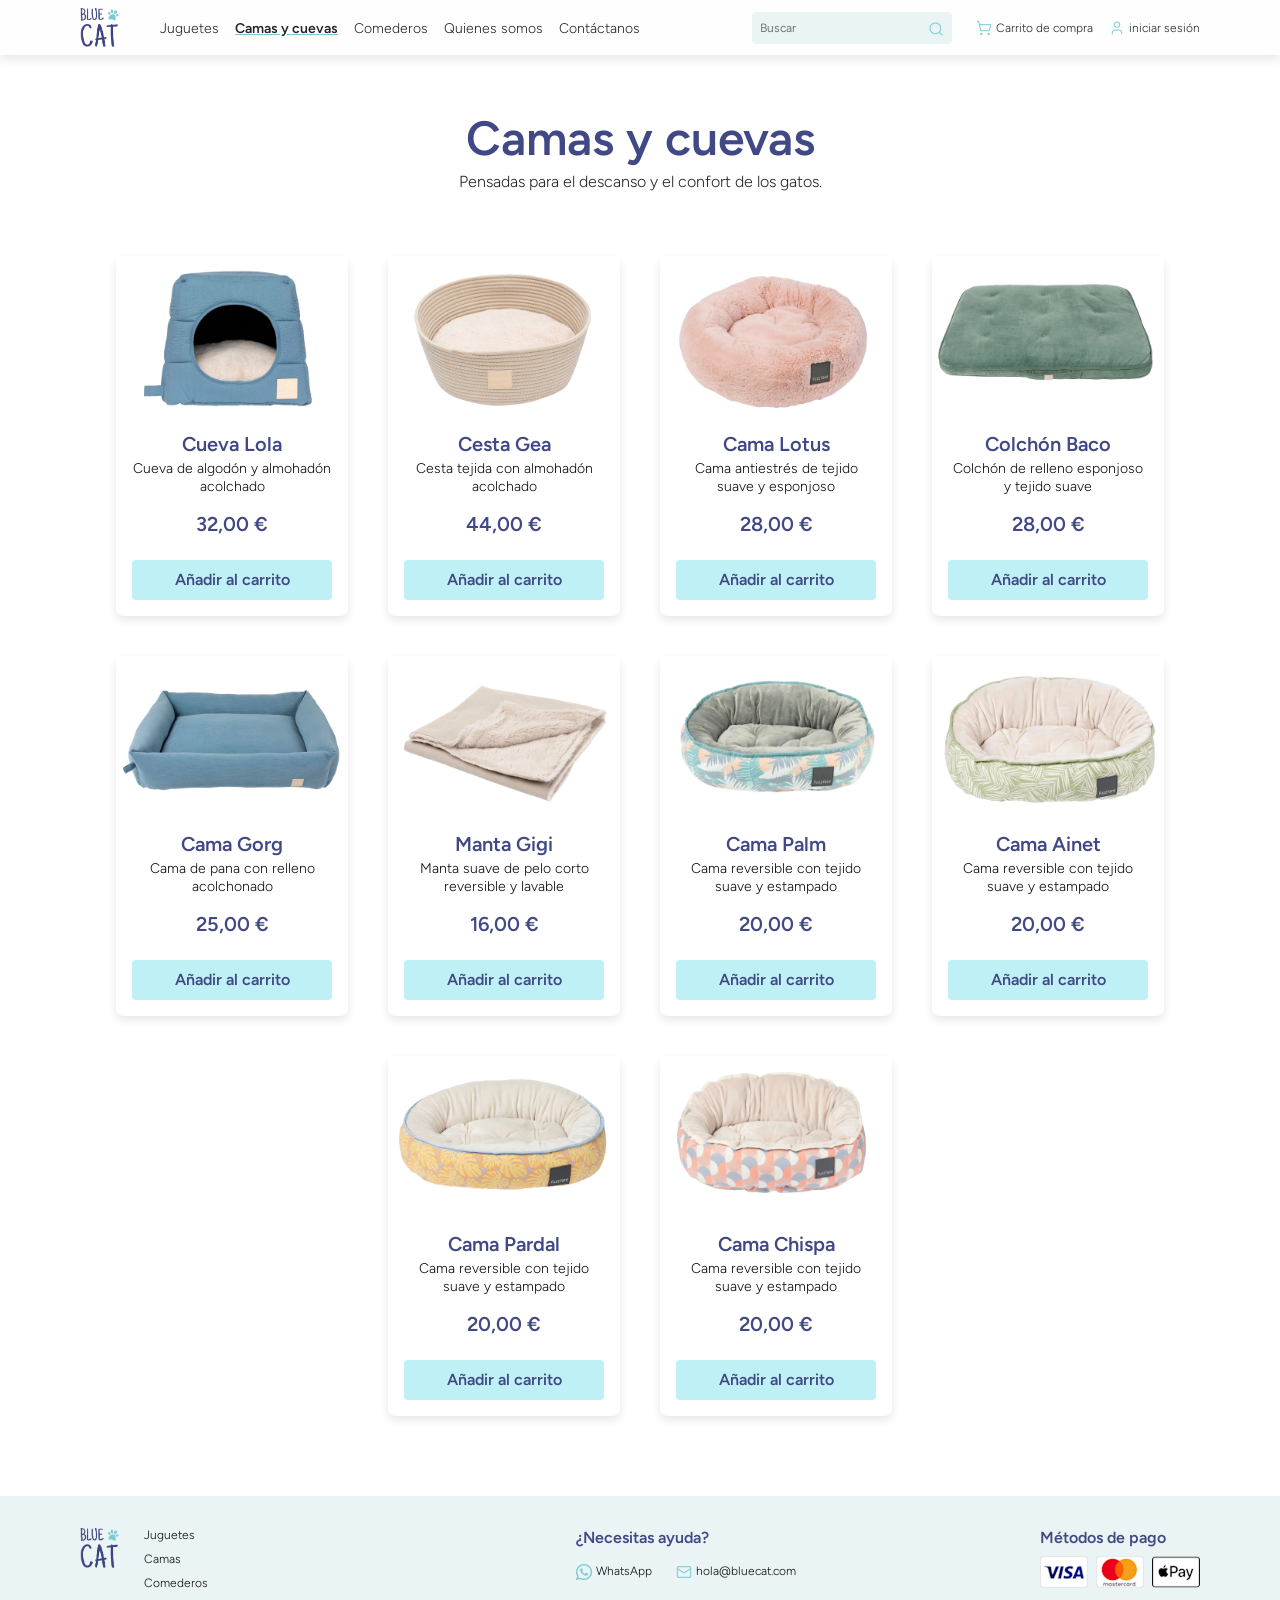
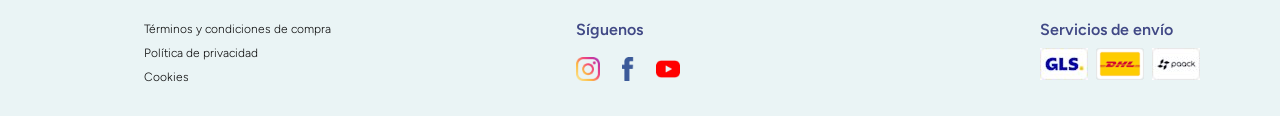
==== pages/camas-cuevas.html @ def64919 "V-01" ====
<!DOCTYPE html>
<html lang="en">
<head>
    <meta charset="UTF-8">
    <meta name="viewport" content="width=device-width, initial-scale=1.0">
    <title>Camas y cuevas</title>

    <!-- Boostrap - enlace al CSS -->
    <link href="https://cdn.jsdelivr.net/npm/bootstrap@5.3.8/dist/css/bootstrap.min.css" rel="stylesheet" integrity="sha384-sRIl4kxILFvY47J16cr9ZwB07vP4J8+LH7qKQnuqkuIAvNWLzeN8tE5YBujZqJLB" crossorigin="anonymous">

    <!-- CSS -->
    <link rel="stylesheet" href="../css/style.css">

    <!-- Font -->
    <link rel="preconnect" href="https://fonts.googleapis.com">
    <link rel="preconnect" href="https://fonts.gstatic.com" crossorigin>
    <link href="https://fonts.googleapis.com/css2?family=Figtree:ital,wght@0,300..900;1,300..900&display=swap" rel="stylesheet">
</head>

<body>

    <header>
        <!-- NAVBAR BOOSTRAP -->
        <nav class="navbar navbar-expand-lg nav-container">
            <div class="container-fluid">
                <a href="../index.html">
                    <img src="../img/logo.png" alt="Inicio">
                </a>
                <button class="navbar-toggler" type="button" data-bs-toggle="collapse" data-bs-target="#navbarSupportedContent" aria-controls="navbarSupportedContent" aria-expanded="false" aria-label="Toggle navigation">
                    <span class="navbar-toggler-icon"></span>
                </button>

                <div class="collapse navbar-collapse" id="navbarSupportedContent">
                    <ul class="navbar-nav me-auto mb-2 mb-lg-0 nav-menu-spacing">
                        <li class="nav.menu.item">
                            <a href="./juguetes.html">Juguetes</a>
                        </li>
                        <li class="nav.menu.item nav-active">
                            <a href="">Camas y cuevas</a>
                        </li>
                        <li class="nav.menu.item">
                            <a href="./comederos.html">Comederos</a>
                        </li>
                        <li class="nav.menu.item">
                            <a href="">Quienes somos</a>
                        </li>
                        <li class="nav.menu.item">
                            <a href="./contacto.html">Contáctanos</a>
                        </li>
                    </ul>

                    <div class="nav-right-menu">
                        <!-- search bar -->
                        <div class="search-container">
                            <input type="search" name="buscar" id="buscar" placeholder="Buscar">
                            <a href="">
                                <img src="../img/icons/search.png" alt="search-icon">
                            </a>
                        </div>

                        <!-- user actions -->
                        <ul class="user-actions">
                            <li>
                                <a class="user-actions-item" href="">
                                    <img src="../img/icons/shopping-cart.png" alt="shopping-cart-icon">
                                    <p>Carrito de compra</p>
                                </a>
                            </li>

                            <li>
                                <a class="user-actions-item" href="">
                                    <img src="../img/icons/user.png" alt="User-icon">
                                    <p>iniciar sesión</p>
                                </a>
                            </li>
                        </ul>
                    </div>   
                </div>
            </div>
        </nav>
    </header>

    <main>
        <section class="main-intro">

            <!-- intro -->
            <div>
                <h1 class="h1-intro">Camas y cuevas</h1>
                <p class="body-lg">Pensadas para el descanso y el confort de los gatos.</p>
            </div>

            <!-- cards -->
            <div class="cards-container">
                <!-- card 1-->
                <div class="card-shadow">
                    <div>
                        <a href="">
                            <img class="card-shadow-img" src="../img/camas/cama-01.jpg" alt="Cueva Lola">
                            <div class="card-shadow-content">
                                <div class="card-shadow-text">
                                    <p class="card-title">Cueva Lola</p>
                                    <p class="body-md">Cueva de algodón y almohadón acolchado</p>
                                </div>
                                <p class="card-title">32,00 €</p>
                            </div>
                        </a>
                    </div>
                    <div class="card-shadow-button">
                        <button class="primary-button button-fill-content">Añadir al carrito</button>
                    </div>
                </div>

                <!-- card 2-->
                <div class="card-shadow">
                    <div>
                        <a href="">
                            <img class="card-shadow-img" src="../img/camas/cama-02.jpg" alt="Cesta Gea">
                            <div class="card-shadow-content">
                                <div class="card-shadow-text">
                                    <p class="card-title">Cesta Gea</p>
                                    <p class="body-md">Cesta tejida con almohadón acolchado</p>
                                </div>
                                <p class="card-title">44,00 €</p>
                            </div>
                        </a>
                    </div>
                    <div class="card-shadow-button">
                        <button class="primary-button button-fill-content">Añadir al carrito</button>
                    </div>
                </div>

                <!-- card 3-->
                <div class="card-shadow">
                    <div>
                        <a href="">
                            <img class="card-shadow-img" src="../img/camas/cama-03.jpg" alt="Cama Lotus">
                            <div class="card-shadow-content">
                                <div class="card-shadow-text">
                                    <p class="card-title">Cama Lotus</p>
                                    <p class="body-md">Cama antiestrés de tejido suave y esponjoso</p>
                                </div>
                                <p class="card-title">28,00 €</p>
                            </div>
                        </a>
                    </div>
                    <div class="card-shadow-button">
                        <button class="primary-button button-fill-content">Añadir al carrito</button>
                    </div>
                </div>

                <!-- card 4-->
                <div class="card-shadow">
                    <div>
                        <a href="">
                            <img class="card-shadow-img" src="../img/camas/cama-04.jpg" alt="Colchón Baco">
                            <div class="card-shadow-content">
                                <div class="card-shadow-text">
                                    <p class="card-title">Colchón Baco</p>
                                    <p class="body-md">Colchón de relleno esponjoso y tejido suave</p>
                                </div>
                                <p class="card-title">28,00 €</p>
                            </div>
                        </a>
                    </div>
                    <div class="card-shadow-button">
                        <button class="primary-button button-fill-content">Añadir al carrito</button>
                    </div>
                </div>

                <!-- card 5-->
                <div class="card-shadow">
                    <div>
                        <a href="">
                            <img class="card-shadow-img" src="../img/camas/cama-05.jpg" alt="Cama Gorg">
                            <div class="card-shadow-content">
                                <div class="card-shadow-text">
                                    <p class="card-title">Cama Gorg</p>
                                    <p class="body-md">Cama de pana con relleno acolchonado</p>
                                </div>
                                <p class="card-title">25,00 €</p>
                            </div>
                        </a>
                    </div>
                    <div class="card-shadow-button">
                        <button class="primary-button button-fill-content">Añadir al carrito</button>
                    </div>
                </div>

                <!-- card 6-->
                <div class="card-shadow">
                    <div>
                        <a href="">
                            <img class="card-shadow-img" src="../img/camas/cama-06.jpg" alt="Manta Gigi">
                            <div class="card-shadow-content">
                                <div class="card-shadow-text">
                                    <p class="card-title">Manta Gigi</p>
                                    <p class="body-md"> Manta suave de pelo corto reversible y lavable</p>
                                </div>
                                <p class="card-title">16,00 €</p>
                            </div>
                        </a>
                    </div>
                    <div class="card-shadow-button">
                        <button class="primary-button button-fill-content">Añadir al carrito</button>
                    </div>
                </div>

                <!-- card 7-->
                <div class="card-shadow">
                    <div>
                        <a href="">
                            <img class="card-shadow-img" src="../img/camas/cama-07.jpg" alt="Cama Palm">
                            <div class="card-shadow-content">
                                <div class="card-shadow-text">
                                    <p class="card-title">Cama Palm</p>
                                    <p class="body-md">Cama reversible con tejido suave y estampado</p>
                                </div>
                                <p class="card-title">20,00 €</p>
                            </div>
                        </a>
                    </div>
                    <div class="card-shadow-button">
                        <button class="primary-button button-fill-content">Añadir al carrito</button>
                    </div>
                </div>

                <!-- card 8-->
                <div class="card-shadow">
                    <div>
                        <a href="">
                            <img class="card-shadow-img" src="../img/camas/cama-08.jpg" alt="Cama Ainet">
                            <div class="card-shadow-content">
                                <div class="card-shadow-text">
                                    <p class="card-title">Cama Ainet</p>
                                    <p class="body-md">Cama reversible con tejido suave y estampado</p>
                                </div>
                                <p class="card-title">20,00 €</p>
                            </div>
                        </a>
                    </div>
                    <div class="card-shadow-button">
                        <button class="primary-button button-fill-content">Añadir al carrito</button>
                    </div>
                </div>

                <!-- card 9-->
                <div class="card-shadow">
                    <div>
                        <a href="">
                            <img class="card-shadow-img" src="../img/camas/cama-09.jpg" alt="Cama Pardal">
                            <div class="card-shadow-content">
                                <div class="card-shadow-text">
                                    <p class="card-title">Cama Pardal</p>
                                    <p class="body-md">Cama reversible con tejido suave y estampado</p>
                                </div>
                                <p class="card-title">20,00 €</p>
                            </div>
                        </a>
                    </div>
                    <div class="card-shadow-button">
                        <button class="primary-button button-fill-content">Añadir al carrito</button>
                    </div>
                </div>

                <!-- card 10-->
                <div class="card-shadow">
                    <div>
                        <a href="">
                            <img class="card-shadow-img" src="../img/camas/cama-10.jpg" alt="Cama Chispa">
                            <div class="card-shadow-content">
                                <div class="card-shadow-text">
                                    <p class="card-title">Cama Chispa</p>
                                    <p class="body-md">Cama reversible con tejido suave y estampado</p>
                                </div>
                                <p class="card-title">20,00 €</p>
                            </div>
                        </a>
                    </div>
                    <div class="card-shadow-button">
                        <button class="primary-button button-fill-content">Añadir al carrito</button>
                    </div>
                </div>
            </div>        
        </section>
    </main>

    <footer class="bkg-color-verde footer-spacing">

        <!-- elementos izquierda -->
        <div class="footer-left">
             <img src="../img/logo.png" alt="logo">

             <div class="footer-left-text">
                <ul class="body-sm footer-left-text-items">
                    <li><a href="./juguetes.html">Juguetes</a></li>
                    <li><a href="./camas-cuevas.html">Camas</a></li>
                    <li><a href="./comederos.html">Comederos</a></li>
                </ul>

                <ul class="body-sm footer-left-text-items">
                    <li><a href="">Términos y condiciones de compra</a></li>
                    <li><a href="">Política de privacidad</a></li>
                    <li><a href="">Cookies</a></li>
                </ul>
             </div>
        </div>

        <!-- elementos centro -->
        <div class="footer-mid-right">
             <div class="footer-mid">
                <h4>¿Necesitas ayuda?</h4>
                <ul class="body-sm footer-mid-help">
                    <li>
                        <a class="footer-mid-help-item" href="">
                            <img class="img-ayuda" src="../img/assets footer/whatsapp.png" alt="whatsapp">
                            <p>WhatsApp</p>
                        </a>
                    </li>
                    <li>
                        <a class="footer-mid-help-item" href="">
                            <img class="img-ayuda" src="../img/icons/mail.png" alt="email">
                            <p>hola@bluecat.com</p>
                        </a>
                    </li>
                </ul>
             </div>
             <div class="footer-mid">
                <h4>Síguenos</h4>
                <ul class="footer-mid-rrss">
                    <li>
                        <a href="">
                            <img class="img-rrss" src="../img/assets footer/instagram.png" alt="instagram">
                        </a>
                    </li>
                    <li>
                        <a href="">
                            <img class="img-rrss" src="../img/assets footer/facebook.png" alt="facebook">
                        </a>
                    </li>
                    <li>
                        <a href="">
                            <img class="img-rrss" src="../img/assets footer/youtube.png" alt="youtube">
                        </a>
                    </li>
                </ul>
             </div> 
        </div>

        <!-- elementos derecha -->
        <div class="footer-mid-right">
             <div class="footer-right">
                <h4>Métodos de pago</h4>
                <ul class="footer-right-img">
                    <li>
                        <img class="img-pago-envio" src="../img/assets footer/visa.png" alt="visa">
                    </li>
                    <li>
                        <img class="img-pago-envio" src="../img/assets footer/mastercard.png" alt="mastercard">
                    </li>
                    <li>
                        <img class="img-pago-envio" src="../img/assets footer/apple.png" alt="apple-pay">
                    </li>
                </ul>
             </div>

             <div class="footer-right">
                <h4>Servicios de envío</h4>
                <ul class="footer-right-img">
                    <li>
                        <img class="img-pago-envio" src="../img/assets footer/gls.png" alt="gls">
                    </li>
                    <li>
                        <img class="img-pago-envio" src="../img/assets footer/dhl.png" alt="dhl"> 
                    </li>
                    <li>
                        <img class="img-pago-envio" src="../img/assets footer/paak.png" alt="paack">
                    </li>
                </ul>
             </div>    
        </div>
    </footer>

    <!-- Boostrap - funcionalidades -->
    <script src="https://cdn.jsdelivr.net/npm/bootstrap@5.3.8/dist/js/bootstrap.bundle.min.js" integrity="sha384-FKyoEForCGlyvwx9Hj09JcYn3nv7wiPVlz7YYwJrWVcXK/BmnVDxM+D2scQbITxI" crossorigin="anonymous"></script>
    
</body>
</html>
---- css/style.css ----
:root {
    /* tokens globales */
    --base-color-light-black-color: #0B0B0B;
    --base-color-light-white-color: #FEFEFF;
    
    --base-color-light-neutral-color-100: #E2E2E2;
    --base-color-light-neutral-color-200: #CECECE;
    --base-color-light-neutral-color-300: #B9B9B9;
    --base-color-light-neutral-color-400: #A5A5A5;
    --base-color-light-neutral-color-500: #919191;
    --base-color-light-neutral-color-600: #7C7C7C;
    --base-color-light-neutral-color-700: #686868;
    --base-color-light-neutral-color-800: #535353;
    --base-color-light-neutral-color-900: #3E3F3F;

    --base-color-light-green-color-100: #EAF4F5;
    --base-color-light-green-color-200: #BFF0F5;
    --base-color-light-green-color-300: #A6E8EF;
    --base-color-light-green-color-400: #79CBD3;
    --base-color-light-green-color-500: #63AFB6;
    --base-color-light-green-color-600: #4F9299;
    --base-color-light-green-color-700: #3D767C;
    --base-color-light-green-color-800: #2C5A5E;
    --base-color-light-green-color-900: #1D3E41;

    --base-color-light-violet-color-100: #DADEFF;
    --base-color-light-violet-color-200: #BEC6FF;
    --base-color-light-violet-color-300: #9FA9FA;
    --base-color-light-violet-color-400: #848EDC;
    --base-color-light-violet-color-500: #6B75BF;
    --base-color-light-violet-color-600: #545DA2;
    --base-color-light-violet-color-700: #404885;
    --base-color-light-violet-color-800: #2E3568;
    --base-color-light-violet-color-900: #1E234B;

    --base-size-dimensions-0: 0px;
    --base-size-dimensions-50: 2px;
    --base-size-dimensions-100: 4px;
    --base-size-dimensions-150: 6px;
    --base-size-dimensions-200: 8px;
    --base-size-dimensions-250: 10px;
    --base-size-dimensions-300: 12px;
    --base-size-dimensions-400: 16px;
    --base-size-dimensions-500: 20px;
    --base-size-dimensions-600: 24px;
    --base-size-dimensions-700: 28px;
    --base-size-dimensions-800: 32px;
    --base-size-dimensions-900: 36px;
    --base-size-dimensions-1000: 40px;
    --base-size-dimensions-circle: 9999px;

    --base-size-border-width-0: 0px;
    --base-size-border-width-50: 1px;
    --base-size-border-width-100: 2px;

    /* tokens semanticos */
    --color-core-background-default: var(--base-color-light-white-color);
    --color-core-background-inverse: var(--base-color-light-green-color-400);
    --color-core-background-alternative-violet: var(--base-color-light-violet-color-100);
    --color-core-background-alternative-green: var(--base-color-light-green-color-100);
    --color-core-background-brand: var(--base-cobase-color-light-violet-color-700);

    --color-core-content-default: var(--base-color-light-black-color);
    --color-core-content-inverse: var(--base-color-light-green-color-100);
    --color-core-content-alternative-violet: var(--base-color-light-violet-color-700);
    --color-core-content-alternative-green: var(--base-color-light-green-color-600);
    --color-core-content-brand: var(--base-color-light-green-color-400);

    --color-interactive-background-color: var(--base-color-light-green-color-100);
    --color-interactive-background-default-enabled: var(--base-color-light-green-color-200);
    --color-interactive-background-default-hover: var(--base-color-light-green-color-300);
    --color-interactive-background-default-pressed: var(--base-color-light-green-color-400);
    --color-interactive-background-inverse-enabled: var(--base-color-light-white-color);
    --color-interactive-background-inverse-hover: var(--base-color-light-white-color-100);
    --color-interactive-background-inverse-pressed: var(--base-color-light-white-color-200);

    --color-interactive-content-default: var(--base-color-light-violet-color-700);
    --color-interactive-content-default-hover: var(--base-color-light-violet-color-900);
    --color-interactive-content-default-pressed: var(--base-color-light-violet-color-900);
    --color-interactive-content-inverse: var(--base-color-light-green-color-100);
    --color-interactive-content-alternative: var(--base-color-light-black-color);

    --color-interactive-stroke-default: var(--base-color-light-green-color-400);
    --color-interactive-stroke-inverse: var(--base-color-light-violet-color-700);
    --color-interactive-stroke-alternative: var(--base-color-light-violet-color-500);

    --color-interactive-disabled-color-01: var(--base-color-light-green-color-100);
    --color-interactive-disabled-color-02: var(--base-color-light-green-color-300);
    --color-interactive-disabled-color-03: var(--base-color-light-violet-color-400);


    --size-padding-none: var(--base-size-dimensions-0);
    --size-padding-xxs: var(--base-size-dimensions-50);
    --size-padding-xs: var(--base-size-dimensions-100);
    --size-padding-sm: var(--base-size-dimensions-150);
    --size-padding-md: var(--base-size-dimensions-200);
    --size-padding-lg: var(--base-size-dimensions-250);
    --size-padding-xl: var(--base-size-dimensions-300);
    --size-padding-xxl: var(--base-size-dimensions-400);
    --size-padding-xxxl: var(--base-size-dimensions-500);

    --size-gap-none: var(--base-size-dimensions-0);
    --size-gap-xs: var(--base-size-dimensions-50);
    --size-gap-sm: var(--base-size-dimensions-100);
    --size-gap-md: var(--base-size-dimensions-150);
    --size-gap-lg: var(--ase-size-dimensions-200);
    --size-gap-xl: var(--base-size-dimensions-300);
    --size-gap-xxl: var(--base-size-dimensions-400);

    --size-border-radius-none: var(--base-size-dimensions-0);
    --size-border-radius-xs: var(--base-size-dimensions-50);
    --size-border-radius-sm: var(--base-size-dimensions-100);
    --size-border-radius-md: var(--base-size-dimensions-150);
    --size-border-radius-lg: var(--base-size-dimensions-200);
    --size-border-radius-full: var(--base-size-dimensions-circle);

    --size-border-width-none: var(--base-size-dimensions-0);
    --size-border-width-xs: var(--base-size-dimensions-50);
    --size-border-width-sm: var(--base-size-dimensions-100);
}

*{
    /* reset */
    margin: 0;
    padding: 0;
    box-sizing: border-box;
}


h1, h2, h3, h4, h5, body {
    font-family: "Figtree", sans-serif;
    margin: 0;
    padding: 0;
}

p {
    margin: 0;
    padding: 0;
}

h1, h2, h3, h4, h5 {
    font-weight: 600;
    color: var(--color-core-content-alternative-violet);
}

body {
    background-color: var(var--color-core-background-default);
    font-weight: 100;
    color: var(var--color-core-content-default);
}

h1 {
    font-size: 56px;
    line-height: 62px;
    text-align: left;
}

h2 {
    font-size: 48px;
    line-height: 52px;
    text-align: center;
    margin-bottom: 8px;
}

h3 {
    font-size: 32px;
    line-height: 38px;
    text-align: center;
}

h4 {
    font-size: 16px;
    line-height: 20px;
    text-align: left;
}

header nav div a img {
    width: 40px;
}

header nav div ul li a {
    font-size: 14px;
    line-height: 18px;
    color: inherit;
    /* nav menu */
}

header nav div ul li a img {
    width: 16px;
    /* user actions img size */
}

body main section div div a p {
    color: var(--color-core-content-default);
    text-align: center;
    /* color del p de las cards */
}

body main section div div img {
    width: 200px;
    /* img size cards home */
}

body main section img {
    width: 16px;
    /* icono email size */
}

body main section div div a img {
    width: 200px;
    height: 168px;
    /* img size cards camas */
}

body main form label {
    font-size: 12px;
    line-height: 14px;
    text-align: left;
    /* label form */
}

body footer div img {
    width: 40px;
    height: 40px;
    /* logo size */
}

body footer div div ul li a {
    color: var(--color-core-content-default);
    /* color de enlaces del footer */
}

ul {
    margin: 0;
    padding: 0;
}

li {
    list-style: none;
}
 
a {
    text-decoration: none
}

/* formulario de contacto */
body main section form {
    display: flex;
    flex-direction: column;
    justify-content: center;
    gap: 20px;
    padding: 0 40px 40px 40px;
    width: 60%;
}


/* ---- CLASES ---- */

.bkg-color-verde {
    background-color: var(--color-core-background-alternative-green);
}
.bkg-color-lila {
    background-color: var(--color-core-background-alternative-violet);
}
.body-lg {
    font-size: 16px;
    line-height: 20px;
    text-align: center;
}
.body-md {
    font-size: 14px;
    line-height: 18px;
}
.body-sm {
    font-size: 12px;
    line-height: 14px;
}

.h2-header {
    display: flex;
    flex-direction: column;
    align-items: center;
    gap: var(--size-gap-xxl);
}

.primary-button {
    background-color: var(--color-interactive-background-default-enabled);
    color: var(--color-interactive-content-default);
    display: inline-flex;
    justify-content: center;
    align-items: center;
    height: 40px;
    width: auto;
    font-size: 16px;
    line-height: 20px;
    text-align: center;
    font-weight: 600;

    border: none;
    border-radius: var(--size-border-radius-sm);
    padding: var(--size-padding-md) var(--size-padding-xl);
}
.primary-button:hover{
    background-color: var(--color-interactive-background-default-hover);
}

.primary-button:active{
    background-color: var(--color-interactive-background-default-pressed);
}

.secondary-button {
    background-color: var(--color-interactive-background-inverse-enabled);
    color: var(--color-interactive-content-default);
    display: inline-flex;
    justify-content: center;
    align-items: center;
    height: 40px;
    width: auto;
    font-size: 16px;
    line-height: 20px;
    text-align: center;
    font-weight: 600;
    border: 1px solid var(--color-interactive-stroke-inverse);
    border-radius: var(--size-border-radius-sm);
    padding: var(--size-padding-md) var(--size-padding-xl);
}

.secondary-button:hover{
    color: var(--color-interactive-content-default-hover);
}

.secondary-button:active{
    color: var(--color-interactive-content-default-pressed);
    border: 1.5px solid var(--color-interactive-stroke-inverse);
}

.button-fill-content {
    width: 100%;
}


/* NAVBAR BOOSTRAP */

.nav-container {
    background-color: var(--color-core-background-default);
    box-shadow: 0 4px 10px rgba(0, 0, 0, 0.1);
    display: flex;
    padding: 8px 68px;
    position: fixed;
    top: 0;
    z-index: 1000;
    width: 100%;
}

.nav-menu-spacing {
    display: flex;
    gap: var(--size-gap-xxl);
    padding-left: 40px;
}

.nav.menu.item {
    font-size: 14px;
    line-height: 18px;
    color: var(--base-color-light-black-color);
}

.nav-right-menu {
    display: flex;
    align-items: center;
    padding-left: 40px;
    gap: 24px;
}

.search-container {
    display: flex;
    align-items: center;
    background-color: var(--color-interactive-background-color);
    border-radius: var(--size-border-width-sm);
    padding: 4px 8px;
    width: 200px;
}

.search-container input {
  border: none;
  background: transparent;
  outline: none;
  font-size: 12px;
  flex: 1;
}

.search-container img {
  width: 16px;
  height: 16px;
}

.user-actions {
    display: flex;
    align-content: center;
    gap: var(--size-gap-xxl);
}

.user-actions-item {
    display: flex;
    align-items: center;
    gap: var(--size-gap-sm);
    font-size: 12px;
    line-height: 14px;
    font-weight: 300;
}

.nav-active {
    font-weight: 600;
    text-decoration-line: underline;
    text-decoration-color: var(--color-core-background-inverse);
}


/* INTRO */

.main-intro {
    display: flex;
    flex-direction: column;
    align-items: center;
    gap: 64px;
    margin: 112px 80px 80px 80px;
}

.h1-intro {
    font-size: 48px;
    line-height: 52px;
    text-align: center;
    margin-bottom: 8px;
}


/* CARDS */

.main-diversion-cards {
    display: flex;
    justify-content: space-between;
    width: 100%;
    max-width: 1280px;
}

.card-plain {
    display: flex;
    flex-direction: column;
    align-items: center;
    gap: 8px;
}

.card-title {
    font-size: 20px;
    line-height: 24px;
    font-weight: 600;
    text-align: center;
    color: var(--color-core-content-alternative-violet); 
}

.main-cards-full {
    display: flex;
    flex-direction: row;
    align-items: center;
    justify-content: center;
    gap: 40px;
    margin: 0px 80px;
}

.card-full {
    background-color: var(--color-core-background-alternative-violet);
    display: flex;
    flex-direction: column;
    align-items: center;
    padding: 40px;
    gap: 24px;
}

.card-full-img {
    width: 100%;
}

.card-shadow {
    display: flex;
    flex-direction: column;
    gap: 8px;
    max-width: 232px;
    box-shadow: 0 4px 10px rgba(0, 2, 10, 0.1);
    border-radius: var(--size-border-radius-lg);
}

.card-shadow-content {
    display: flex;
    flex-direction: column;
    align-items: center;
    padding: 0px 16px;
    gap: 16px;
}

.card-shadow-text {
    display: flex;
    flex-direction: column;
    align-items: center;
    padding-top: 8px;
    gap: 4px;
}

.card-shadow-button {
    display: flex;
    padding: 16px;
    width: 100%;
}

.card-shadow-img {
    width: 100%;
}


/* HOME */

.home-intro {
    display: flex;
    flex-direction: column;
    align-items: center;
    gap: 40px;
    margin: 80px;
}

.hero {
    display: flex;
    background-color: var(--color-core-background-alternative-green);
    flex-direction: row;
    justify-content: center;
    align-items: center;
    padding: 112px 80px 80px 80px;
    gap: 80px;
}

.hero-content {
    display: flex;
    flex-direction: column;
    align-content: center;
    align-items: left;
    height: auto;
    gap: 40px;
}

.hero-superindice {
    color: var(--color-core-content-alternative-violet);
    font-size: 20px;
    line-height: 24px;
    font-weight: 400;
    text-align: left;
    margin-bottom: var(--size-padding-xs);
}
.hero-body {
    text-align: left;
    font-size: 16px;
    line-height: 20px;
    margin-top: var(--size-padding-md);
}
.hero-img {
    width: 50vw ;
}


/* TEXTFIELD */

.textfield {
    display: flex;
    align-items: center;
    max-width: 904px;
    gap: 16px;
    width: 50%;
}

.textfield-container {
    display: flex;
    align-items: center;
    gap: 8px;
    flex: 1;
    background-color: var(--color-core-background-default);
    border: 1px solid var(--color-interactive-stroke-default);
    border-radius: var(--size-border-radius-sm); 
    padding: 8px 12px;
}

.textfield-container input {
    border: none;
    outline: none;
    flex: 1;
    font-size: 12px;
}

.textfield-container input::placeholder {
    color: var(--color-core-content-alternative-violet);
    opacity: 30%;
}

.textfield-container img {
    width: 16px;
    height: 16px;
}

textarea::placeholder {
    color: var(--color-core-content-alternative-violet);
    opacity: 30%;
    font-size: 12px;
}

select:invalid {
    color: gray;
}

select option {
    color: var(--color-core-content-brand);
    opacity: 1;
    font-size: 12px;
}

.contact-container {
    display: flex;
    flex-direction: column;
    gap: 8px;
    width: 100%;
}

.button-container {
    display: flex;
    justify-content: center;
}


/* CONTACTO */
.form-style {
    display: flex;
    justify-content: center;
}

.user-container {
    display: flex;
    justify-content: center;
    gap: 32px;
    width: 100%
}


/* PRODUCTOS */
.cards-container {
    display: flex;
    justify-content: center;
    flex-wrap: wrap;
    gap: 40px;
}


/* NUEVA COLECCION */

.title-nueva-coleccion {
    font-size: 48px;
    line-height: 52px;
    text-align: left;
    margin-bottom: 24px;
}

.hero-nueva-coleccion {
    display: flex;
    flex-direction: row;
    justify-content: center;
    align-items: center;
    max-width: 1048px;
    gap: 80px;
    margin-bottom: 20px;
}

.hero-img-nueva-coleccion {
    width: 40vw;
}

.galeria{
    display: grid;
    grid-template-columns: 2fr 1fr;
    grid-template-rows: auto auto;
    gap: 10px;
    max-width: 1048px;
    margin-bottom: 20px;
}

.img-galeria {
    width: 100%;
    height: 100%;
    object-fit: cover;
}

.grande {
    grid-row: span 2;
}


/* FOOTER */

.footer-spacing {
    display: flex;
    justify-content: space-between;
    padding: 32px 80px;
    width: 100%;
}

.footer-left {
    display: flex;
    gap: 24px;
}

.footer-left-text {
    display: flex;
    flex-direction: column;
    gap: 32px;
}

.footer-left-text-items {
    display: flex;
    flex-direction: column;
    gap: 10px;
}

.footer-mid-right {
    display: flex;
    flex-direction: column;
    gap: 32px;

}

.footer-mid {
    display: flex;
    flex-direction: column;
    gap: 16px;
}

.footer-mid-help {
    display: flex;
    gap: 24px;
    margin-bottom: 8px;
}

.footer-mid-help-item {
    display: flex;
    gap: 4px;
}

.footer-mid-rrss {
    display: flex;
    gap: 16px;
}

.footer-right {
    display: flex;
    flex-direction: column;
    gap: 8px;
}

.footer-right-img {
    display: flex;
    gap: 8px;
}

/* clases para las img del footer */
.img-ayuda {
    width: 16px;
    height: 16px;
    /* tamaño img ayuda del footer */
}
.img-rrss {
    width: 24px;
    height: 24px;
    /* tamaño img rrss del footer */
}
.img-pago-envio {
    width: 48px;
    height: 32px;
    /* tamaño img envio y pago del footer */
}


/* ----  MEDIAQUERIE ---- */

/* TABLET 992px */
@media (max-width: 992px){
    
    /* GENERALES */
    h1 {
    text-align: center;
    font-size: 48px;
    line-height: 52px;
    }

    h2 {
        font-size: 40px;
        line-height: 44px;
    }

    h3 {
        font-size: 28px;
        line-height: 32px;
    }

    /* NAVBAR */

    .user-actions {
        flex-direction: column;
        align-items: left;
    }

    .nav-right-menu {
        display: flex;
        flex-direction: column;
        align-items: flex-start;
        padding: 16px 0 40px 40px;
        padding-left: 40px;
        width: 100%;
    }

    /* HOME */
    .hero {
        flex-direction: column;
        justify-content: center;
        gap: 40px;
    }

    .hero-content {
        align-items: center;
        gap: 32px;
    }

    .hero-superindice {
        text-align: center;
    }

    .hero-body {
        text-align: center;
    }

    .hero-img {
        width: 100%;
    }

    .main-diversion-cards {
        flex-direction: column;
        align-items: center;
        gap: 40px;
    }

    .card-plain {
        max-width: 400px;
    }

    .main-cards-full {
        flex-direction: column;
    }

    .textfield {
        width: 100%;
    }

    /* NUEVA COLECCION */
    .hero-nueva-coleccion {
        flex-direction: column;
        gap: 40PX;
    }
    
    .title-nueva-coleccion {
        text-align: center;
    }
    .hero-img-nueva-coleccion {
        width: 100%;
    }

    .galeria {
    grid-template-columns: 1fr;
    }

    /* CONTACTO */
    
    .form-style {
        width: 100%;
    }

    /* FOOTER */
    .footer-spacing {
    flex-direction: column;
    gap: 40px;
    }

    .footer-left {
        flex-direction: column;
    }

}
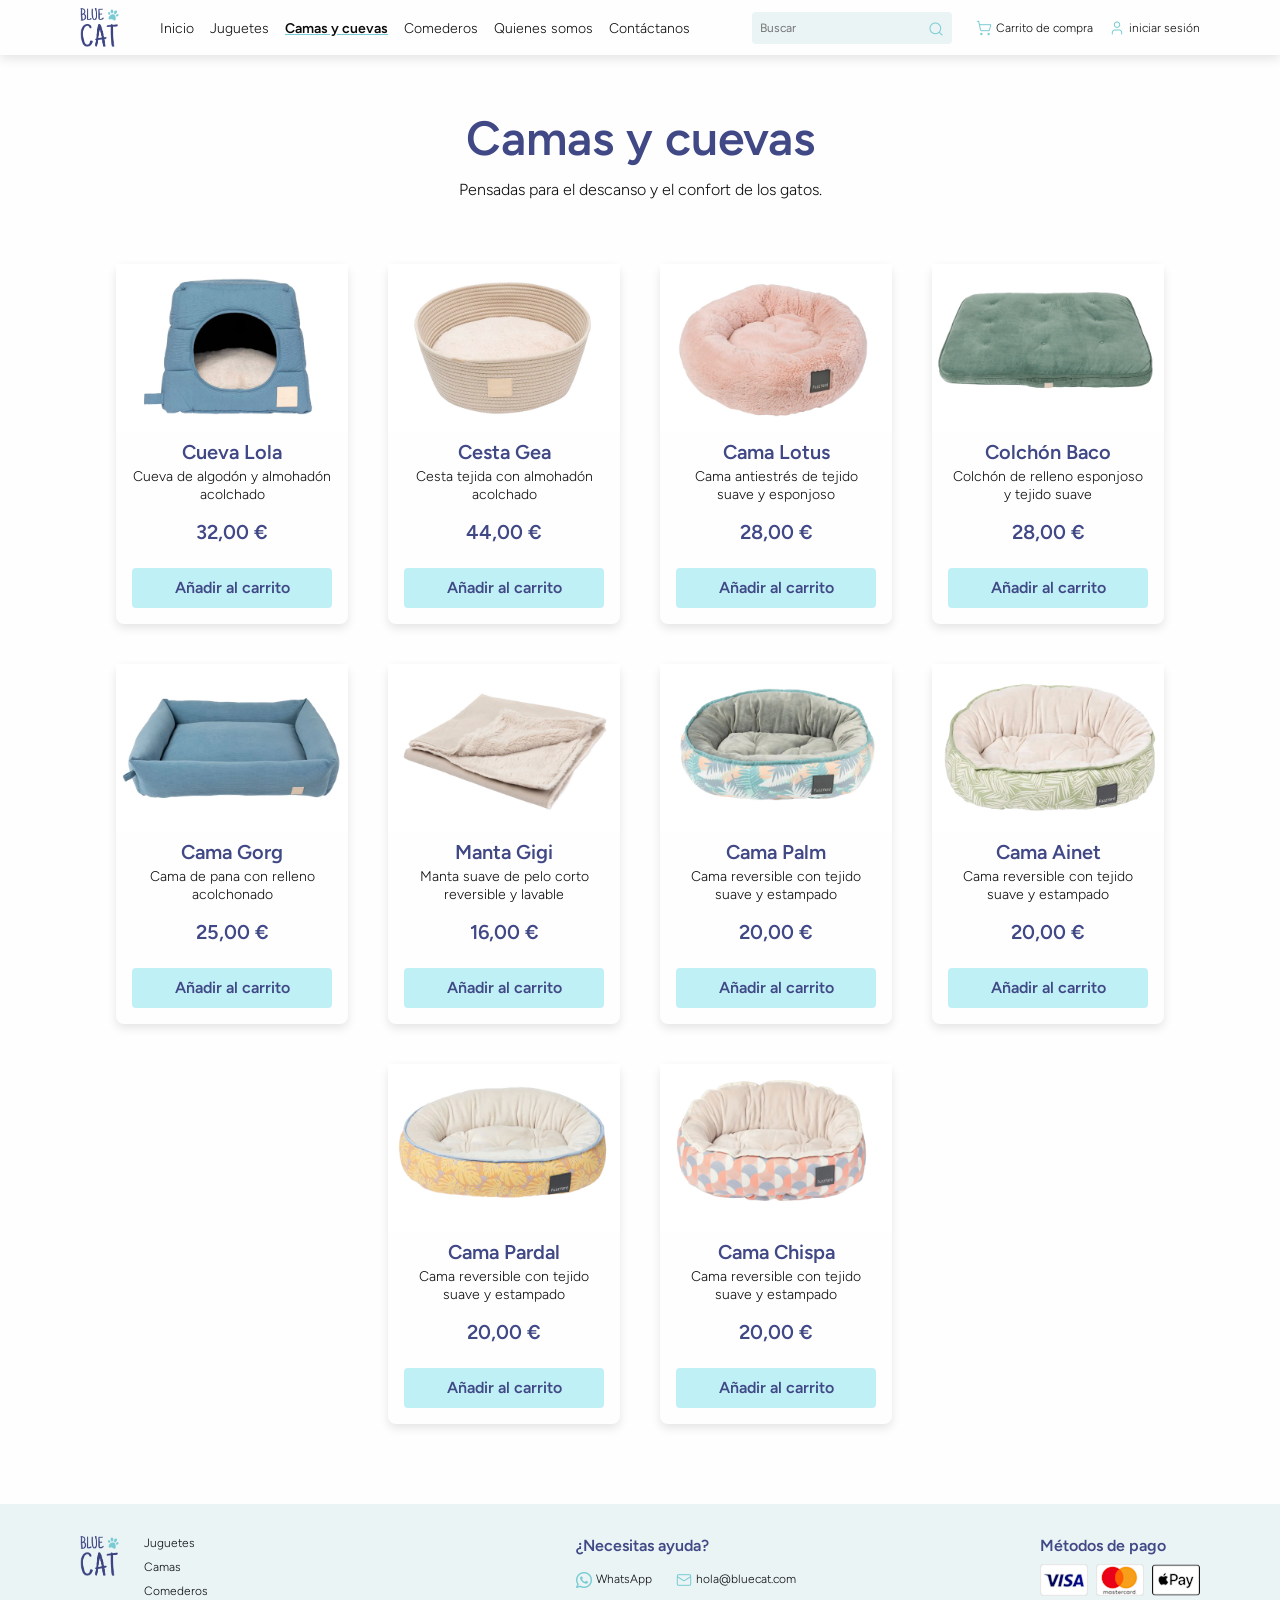
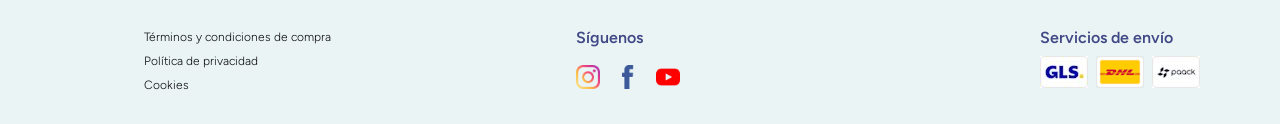
==== commit 441f19e5: "“version-sass”" ====
--- a/pages/camas-cuevas.html
+++ b/pages/camas-cuevas.html
@@ -33,6 +33,9 @@
                 <div class="collapse navbar-collapse" id="navbarSupportedContent">
                     <ul class="navbar-nav me-auto mb-2 mb-lg-0 nav-menu-spacing">
                         <li class="nav.menu.item">
+                            <a href="../index.html">Inicio</a>
+                        </li>
+                        <li class="nav.menu.item">
                             <a href="./juguetes.html">Juguetes</a>
                         </li>
                         <li class="nav.menu.item nav-active">
--- a/css/style.css
+++ b/css/style.css
@@ -1,384 +1,154 @@
-
-:root {
-    /* tokens globales */
-    --base-color-light-black-color: #0B0B0B;
-    --base-color-light-white-color: #FEFEFF;
-    
-    --base-color-light-neutral-color-100: #E2E2E2;
-    --base-color-light-neutral-color-200: #CECECE;
-    --base-color-light-neutral-color-300: #B9B9B9;
-    --base-color-light-neutral-color-400: #A5A5A5;
-    --base-color-light-neutral-color-500: #919191;
-    --base-color-light-neutral-color-600: #7C7C7C;
-    --base-color-light-neutral-color-700: #686868;
-    --base-color-light-neutral-color-800: #535353;
-    --base-color-light-neutral-color-900: #3E3F3F;
-
-    --base-color-light-green-color-100: #EAF4F5;
-    --base-color-light-green-color-200: #BFF0F5;
-    --base-color-light-green-color-300: #A6E8EF;
-    --base-color-light-green-color-400: #79CBD3;
-    --base-color-light-green-color-500: #63AFB6;
-    --base-color-light-green-color-600: #4F9299;
-    --base-color-light-green-color-700: #3D767C;
-    --base-color-light-green-color-800: #2C5A5E;
-    --base-color-light-green-color-900: #1D3E41;
-
-    --base-color-light-violet-color-100: #DADEFF;
-    --base-color-light-violet-color-200: #BEC6FF;
-    --base-color-light-violet-color-300: #9FA9FA;
-    --base-color-light-violet-color-400: #848EDC;
-    --base-color-light-violet-color-500: #6B75BF;
-    --base-color-light-violet-color-600: #545DA2;
-    --base-color-light-violet-color-700: #404885;
-    --base-color-light-violet-color-800: #2E3568;
-    --base-color-light-violet-color-900: #1E234B;
-
-    --base-size-dimensions-0: 0px;
-    --base-size-dimensions-50: 2px;
-    --base-size-dimensions-100: 4px;
-    --base-size-dimensions-150: 6px;
-    --base-size-dimensions-200: 8px;
-    --base-size-dimensions-250: 10px;
-    --base-size-dimensions-300: 12px;
-    --base-size-dimensions-400: 16px;
-    --base-size-dimensions-500: 20px;
-    --base-size-dimensions-600: 24px;
-    --base-size-dimensions-700: 28px;
-    --base-size-dimensions-800: 32px;
-    --base-size-dimensions-900: 36px;
-    --base-size-dimensions-1000: 40px;
-    --base-size-dimensions-circle: 9999px;
-
-    --base-size-border-width-0: 0px;
-    --base-size-border-width-50: 1px;
-    --base-size-border-width-100: 2px;
-
-    /* tokens semanticos */
-    --color-core-background-default: var(--base-color-light-white-color);
-    --color-core-background-inverse: var(--base-color-light-green-color-400);
-    --color-core-background-alternative-violet: var(--base-color-light-violet-color-100);
-    --color-core-background-alternative-green: var(--base-color-light-green-color-100);
-    --color-core-background-brand: var(--base-cobase-color-light-violet-color-700);
-
-    --color-core-content-default: var(--base-color-light-black-color);
-    --color-core-content-inverse: var(--base-color-light-green-color-100);
-    --color-core-content-alternative-violet: var(--base-color-light-violet-color-700);
-    --color-core-content-alternative-green: var(--base-color-light-green-color-600);
-    --color-core-content-brand: var(--base-color-light-green-color-400);
-
-    --color-interactive-background-color: var(--base-color-light-green-color-100);
-    --color-interactive-background-default-enabled: var(--base-color-light-green-color-200);
-    --color-interactive-background-default-hover: var(--base-color-light-green-color-300);
-    --color-interactive-background-default-pressed: var(--base-color-light-green-color-400);
-    --color-interactive-background-inverse-enabled: var(--base-color-light-white-color);
-    --color-interactive-background-inverse-hover: var(--base-color-light-white-color-100);
-    --color-interactive-background-inverse-pressed: var(--base-color-light-white-color-200);
-
-    --color-interactive-content-default: var(--base-color-light-violet-color-700);
-    --color-interactive-content-default-hover: var(--base-color-light-violet-color-900);
-    --color-interactive-content-default-pressed: var(--base-color-light-violet-color-900);
-    --color-interactive-content-inverse: var(--base-color-light-green-color-100);
-    --color-interactive-content-alternative: var(--base-color-light-black-color);
-
-    --color-interactive-stroke-default: var(--base-color-light-green-color-400);
-    --color-interactive-stroke-inverse: var(--base-color-light-violet-color-700);
-    --color-interactive-stroke-alternative: var(--base-color-light-violet-color-500);
-
-    --color-interactive-disabled-color-01: var(--base-color-light-green-color-100);
-    --color-interactive-disabled-color-02: var(--base-color-light-green-color-300);
-    --color-interactive-disabled-color-03: var(--base-color-light-violet-color-400);
-
-
-    --size-padding-none: var(--base-size-dimensions-0);
-    --size-padding-xxs: var(--base-size-dimensions-50);
-    --size-padding-xs: var(--base-size-dimensions-100);
-    --size-padding-sm: var(--base-size-dimensions-150);
-    --size-padding-md: var(--base-size-dimensions-200);
-    --size-padding-lg: var(--base-size-dimensions-250);
-    --size-padding-xl: var(--base-size-dimensions-300);
-    --size-padding-xxl: var(--base-size-dimensions-400);
-    --size-padding-xxxl: var(--base-size-dimensions-500);
-
-    --size-gap-none: var(--base-size-dimensions-0);
-    --size-gap-xs: var(--base-size-dimensions-50);
-    --size-gap-sm: var(--base-size-dimensions-100);
-    --size-gap-md: var(--base-size-dimensions-150);
-    --size-gap-lg: var(--ase-size-dimensions-200);
-    --size-gap-xl: var(--base-size-dimensions-300);
-    --size-gap-xxl: var(--base-size-dimensions-400);
-
-    --size-border-radius-none: var(--base-size-dimensions-0);
-    --size-border-radius-xs: var(--base-size-dimensions-50);
-    --size-border-radius-sm: var(--base-size-dimensions-100);
-    --size-border-radius-md: var(--base-size-dimensions-150);
-    --size-border-radius-lg: var(--base-size-dimensions-200);
-    --size-border-radius-full: var(--base-size-dimensions-circle);
-
-    --size-border-width-none: var(--base-size-dimensions-0);
-    --size-border-width-xs: var(--base-size-dimensions-50);
-    --size-border-width-sm: var(--base-size-dimensions-100);
-}
-
-*{
-    /* reset */
-    margin: 0;
-    padding: 0;
-    box-sizing: border-box;
-}
-
-
+@charset "UTF-8";
+/* reset */
+* {
+  margin: 0;
+  padding: 0;
+  box-sizing: border-box;
+}
+
+ul {
+  margin: 0;
+  padding: 0;
+}
+
+li {
+  list-style: none;
+}
+
+a {
+  text-decoration: none;
+}
+
+/* Variables */
+/* tokens globales */
+/* tokens semanticos */
+/* mixin */
 h1, h2, h3, h4, h5, body {
-    font-family: "Figtree", sans-serif;
-    margin: 0;
-    padding: 0;
+  font-family: "Figtree", sans-serif;
+  margin: 0;
+  padding: 0;
 }
 
 p {
-    margin: 0;
-    padding: 0;
+  margin: 0;
+  padding: 0;
 }
 
 h1, h2, h3, h4, h5 {
-    font-weight: 600;
-    color: var(--color-core-content-alternative-violet);
+  font-weight: 600;
+  color: #404885;
 }
 
 body {
-    background-color: var(var--color-core-background-default);
-    font-weight: 100;
-    color: var(var--color-core-content-default);
+  background-color: #FEFEFF;
+  font-weight: 100;
+  color: #0B0B0B;
 }
 
 h1 {
-    font-size: 56px;
-    line-height: 62px;
-    text-align: left;
+  font-size: 56px;
+  line-height: 62px;
+  text-align: left;
 }
 
 h2 {
-    font-size: 48px;
-    line-height: 52px;
-    text-align: center;
-    margin-bottom: 8px;
+  font-size: 48px;
+  line-height: 52px;
+  text-align: center;
+  margin-bottom: 16px;
 }
 
 h3 {
-    font-size: 32px;
-    line-height: 38px;
-    text-align: center;
+  font-size: 32px;
+  line-height: 38px;
+  text-align: center;
 }
 
 h4 {
-    font-size: 16px;
-    line-height: 20px;
-    text-align: left;
+  font-size: 16px;
+  line-height: 20px;
+  text-align: left;
+}
+
+/* ---- CLASES ---- */
+.body-lg {
+  font-size: 16px;
+  line-height: 20px;
+  text-align: center;
+}
+
+.body-md {
+  font-size: 14px;
+  line-height: 18px;
+}
+
+.body-sm {
+  font-size: 12px;
+  line-height: 14px;
 }
 
 header nav div a img {
-    width: 40px;
+  width: 40px;
 }
 
 header nav div ul li a {
-    font-size: 14px;
-    line-height: 18px;
-    color: inherit;
-    /* nav menu */
+  font-size: 14px;
+  line-height: 18px;
+  color: inherit;
+  /* nav menu */
 }
 
 header nav div ul li a img {
-    width: 16px;
-    /* user actions img size */
-}
-
-body main section div div a p {
-    color: var(--color-core-content-default);
-    text-align: center;
-    /* color del p de las cards */
-}
-
-body main section div div img {
-    width: 200px;
-    /* img size cards home */
-}
-
-body main section img {
-    width: 16px;
-    /* icono email size */
-}
-
-body main section div div a img {
-    width: 200px;
-    height: 168px;
-    /* img size cards camas */
-}
-
-body main form label {
-    font-size: 12px;
-    line-height: 14px;
-    text-align: left;
-    /* label form */
-}
-
-body footer div img {
-    width: 40px;
-    height: 40px;
-    /* logo size */
-}
-
-body footer div div ul li a {
-    color: var(--color-core-content-default);
-    /* color de enlaces del footer */
-}
-
-ul {
-    margin: 0;
-    padding: 0;
-}
-
-li {
-    list-style: none;
-}
- 
-a {
-    text-decoration: none
-}
-
-/* formulario de contacto */
-body main section form {
-    display: flex;
-    flex-direction: column;
-    justify-content: center;
-    gap: 20px;
-    padding: 0 40px 40px 40px;
-    width: 60%;
-}
-
+  width: 16px;
+  /* user actions img size */
+}
 
 /* ---- CLASES ---- */
-
-.bkg-color-verde {
-    background-color: var(--color-core-background-alternative-green);
-}
-.bkg-color-lila {
-    background-color: var(--color-core-background-alternative-violet);
-}
-.body-lg {
-    font-size: 16px;
-    line-height: 20px;
-    text-align: center;
-}
-.body-md {
-    font-size: 14px;
-    line-height: 18px;
-}
-.body-sm {
-    font-size: 12px;
-    line-height: 14px;
-}
-
 .h2-header {
-    display: flex;
-    flex-direction: column;
-    align-items: center;
-    gap: var(--size-gap-xxl);
-}
-
-.primary-button {
-    background-color: var(--color-interactive-background-default-enabled);
-    color: var(--color-interactive-content-default);
-    display: inline-flex;
-    justify-content: center;
-    align-items: center;
-    height: 40px;
-    width: auto;
-    font-size: 16px;
-    line-height: 20px;
-    text-align: center;
-    font-weight: 600;
-
-    border: none;
-    border-radius: var(--size-border-radius-sm);
-    padding: var(--size-padding-md) var(--size-padding-xl);
-}
-.primary-button:hover{
-    background-color: var(--color-interactive-background-default-hover);
-}
-
-.primary-button:active{
-    background-color: var(--color-interactive-background-default-pressed);
-}
-
-.secondary-button {
-    background-color: var(--color-interactive-background-inverse-enabled);
-    color: var(--color-interactive-content-default);
-    display: inline-flex;
-    justify-content: center;
-    align-items: center;
-    height: 40px;
-    width: auto;
-    font-size: 16px;
-    line-height: 20px;
-    text-align: center;
-    font-weight: 600;
-    border: 1px solid var(--color-interactive-stroke-inverse);
-    border-radius: var(--size-border-radius-sm);
-    padding: var(--size-padding-md) var(--size-padding-xl);
-}
-
-.secondary-button:hover{
-    color: var(--color-interactive-content-default-hover);
-}
-
-.secondary-button:active{
-    color: var(--color-interactive-content-default-pressed);
-    border: 1.5px solid var(--color-interactive-stroke-inverse);
-}
-
-.button-fill-content {
-    width: 100%;
-}
-
+  display: flex;
+  flex-direction: column;
+  align-items: center;
+  gap: 16px;
+}
 
 /* NAVBAR BOOSTRAP */
-
 .nav-container {
-    background-color: var(--color-core-background-default);
-    box-shadow: 0 4px 10px rgba(0, 0, 0, 0.1);
-    display: flex;
-    padding: 8px 68px;
-    position: fixed;
-    top: 0;
-    z-index: 1000;
-    width: 100%;
+  background-color: #FEFEFF;
+  box-shadow: 0 4px 10px rgba(0, 0, 0, 0.1);
+  display: flex;
+  padding: 8px 68px;
+  position: fixed;
+  top: 0;
+  z-index: 1000;
+  width: 100%;
 }
 
 .nav-menu-spacing {
-    display: flex;
-    gap: var(--size-gap-xxl);
-    padding-left: 40px;
+  display: flex;
+  gap: 16px;
+  padding-left: 40px;
 }
 
 .nav.menu.item {
-    font-size: 14px;
-    line-height: 18px;
-    color: var(--base-color-light-black-color);
+  font-size: 14px;
+  line-height: 18px;
+  color: #0B0B0B;
 }
 
 .nav-right-menu {
-    display: flex;
-    align-items: center;
-    padding-left: 40px;
-    gap: 24px;
+  display: flex;
+  align-items: center;
+  padding-left: 40px;
+  gap: 24px;
 }
 
 .search-container {
-    display: flex;
-    align-items: center;
-    background-color: var(--color-interactive-background-color);
-    border-radius: var(--size-border-width-sm);
-    padding: 4px 8px;
-    width: 200px;
+  display: flex;
+  align-items: center;
+  background-color: #EAF4F5;
+  border-radius: 4px;
+  padding: 4px 8px;
+  width: 200px;
 }
 
 .search-container input {
@@ -395,505 +165,589 @@
 }
 
 .user-actions {
-    display: flex;
-    align-content: center;
-    gap: var(--size-gap-xxl);
+  display: flex;
+  align-content: center;
+  gap: 16px;
 }
 
 .user-actions-item {
-    display: flex;
-    align-items: center;
-    gap: var(--size-gap-sm);
-    font-size: 12px;
-    line-height: 14px;
-    font-weight: 300;
+  display: flex;
+  align-items: center;
+  gap: 4px;
+  font-size: 12px;
+  line-height: 14px;
+  font-weight: 300;
 }
 
 .nav-active {
-    font-weight: 600;
-    text-decoration-line: underline;
-    text-decoration-color: var(--color-core-background-inverse);
-}
-
+  font-weight: 600;
+  text-decoration-line: underline;
+  text-decoration-color: #79CBD3;
+}
+
+/* ---- CLASES ---- */
+.bkg-color-verde {
+  background-color: #EAF4F5;
+}
+
+.bkg-color-lila {
+  background-color: #DADEFF;
+}
 
 /* INTRO */
-
 .main-intro {
-    display: flex;
-    flex-direction: column;
-    align-items: center;
-    gap: 64px;
-    margin: 112px 80px 80px 80px;
+  display: flex;
+  flex-direction: column;
+  align-items: center;
+  gap: 64px;
+  margin: 112px 80px 80px 80px;
 }
 
 .h1-intro {
+  font-size: 48px;
+  line-height: 52px;
+  text-align: center;
+  margin-bottom: 16px;
+}
+
+/* HOME */
+.home-intro {
+  display: flex;
+  flex-direction: column;
+  align-items: center;
+  gap: 40px;
+  margin: 80px;
+}
+
+.hero {
+  display: flex;
+  justify-content: center;
+  flex-direction: row;
+  align-items: center;
+  background-color: #EAF4F5;
+  padding: 112px 80px 80px 80px;
+  gap: 80px;
+}
+
+.hero-content {
+  display: flex;
+  flex-direction: column;
+  align-items: left;
+  align-content: center;
+  height: auto;
+  gap: 40px;
+}
+
+.hero-superindice {
+  color: #404885;
+  font-size: 20px;
+  line-height: 24px;
+  text-align: left;
+  font-weight: 400;
+  margin-bottom: 4px;
+}
+
+.hero-body {
+  font-size: 16px;
+  line-height: 20px;
+  text-align: left;
+  margin-top: 8px;
+}
+
+.hero-img {
+  width: 50vw;
+}
+
+/* NUEVA COLECCION */
+.title-nueva-coleccion {
+  font-size: 48px;
+  line-height: 52px;
+  text-align: left;
+  margin-bottom: 24px;
+}
+
+.hero-nueva-coleccion {
+  display: flex;
+  justify-content: center;
+  flex-direction: row;
+  align-items: center;
+  max-width: 1048px;
+  gap: 80px;
+  margin-bottom: 20px;
+}
+
+.hero-img-nueva-coleccion {
+  width: 40vw;
+}
+
+/* ---- CLASES ---- */
+.primary-button {
+  background-color: #BFF0F5;
+  color: #404885;
+  display: inline-flex;
+  justify-content: center;
+  align-items: center;
+  height: 40px;
+  width: auto;
+  font-size: 16px;
+  line-height: 20px;
+  text-align: center;
+  font-weight: 600;
+  border: none;
+  border-radius: 4px;
+  padding: 8px 12px;
+}
+
+.primary-button:hover {
+  background-color: #A6E8EF;
+}
+
+.primary-button:active {
+  background-color: #79CBD3;
+}
+
+.secondary-button {
+  background-color: #FEFEFF;
+  color: #404885;
+  display: inline-flex;
+  justify-content: center;
+  align-items: center;
+  height: 40px;
+  width: auto;
+  font-size: 16px;
+  line-height: 20px;
+  text-align: center;
+  font-weight: 600;
+  border: 1px solid #404885;
+  border-radius: 4px;
+  padding: 8px 12px;
+}
+
+.secondary-button:hover {
+  color: #1E234B;
+}
+
+.secondary-button:active {
+  color: #1E234B;
+  border: 1.5px solid #404885;
+}
+
+.button-fill-content {
+  width: 100%;
+}
+
+body main section div div a p {
+  color: #0B0B0B;
+  text-align: center;
+  /* color del p de las cards */
+}
+
+body main section div div img {
+  width: 200px;
+  /* img size cards home */
+}
+
+body main section div div a img {
+  width: 200px;
+  height: 168px;
+  /* img size cards camas */
+}
+
+/* ---- CLASES ---- */
+/* CARDS */
+.main-diversion-cards {
+  display: flex;
+  justify-content: space-between;
+  width: 100%;
+  max-width: 1280px;
+}
+
+.card-plain {
+  display: flex;
+  flex-direction: column;
+  align-items: center;
+  gap: 24px;
+}
+
+.card-plain-content {
+  display: flex;
+  flex-direction: column;
+  align-items: center;
+  gap: 8px;
+}
+
+.card-title {
+  font-size: 20px;
+  line-height: 24px;
+  text-align: center;
+  font-weight: 600;
+  color: #404885;
+}
+
+.main-cards-full {
+  display: flex;
+  justify-content: center;
+  flex-direction: row;
+  align-items: center;
+  gap: 40px;
+  margin: 0px 80px;
+}
+
+.card-full {
+  background-color: #DADEFF;
+  display: flex;
+  flex-direction: column;
+  align-items: center;
+  padding: 40px;
+  gap: 24px;
+}
+
+.card-full-img {
+  width: 100%;
+}
+
+.card-shadow {
+  display: flex;
+  flex-direction: column;
+  gap: 8px;
+  max-width: 232px;
+  box-shadow: 0 4px 10px rgba(0, 2, 10, 0.1);
+  border-radius: 8px;
+}
+
+.card-shadow-content {
+  display: flex;
+  flex-direction: column;
+  align-items: center;
+  padding: 0px 16px;
+  gap: 16px;
+}
+
+.card-shadow-text {
+  display: flex;
+  flex-direction: column;
+  align-items: center;
+  padding-top: 8px;
+  gap: 4px;
+}
+
+.card-shadow-button {
+  display: flex;
+  padding: 16px;
+  width: 100%;
+}
+
+.card-shadow-img {
+  width: 100%;
+}
+
+/* PRODUCTOS */
+.cards-container {
+  display: flex;
+  justify-content: center;
+  flex-wrap: wrap;
+  gap: 40px;
+}
+
+body main section img {
+  width: 16px;
+  /* icono email size */
+}
+
+body main form label {
+  font-size: 12px;
+  line-height: 14px;
+  text-align: left;
+  /* label form */
+}
+
+/* formulario de contacto */
+body main section form {
+  display: flex;
+  justify-content: center;
+  flex-direction: column;
+  gap: 20px;
+  padding: 0 40px 40px 40px;
+  width: 60%;
+}
+
+/* ---- CLASES ---- */
+/* TEXTFIELD */
+.textfield {
+  display: flex;
+  align-items: center;
+  max-width: 904px;
+  gap: 16px;
+  width: 50%;
+}
+
+.textfield-container {
+  display: flex;
+  align-items: center;
+  gap: 8px;
+  flex: 1;
+  background-color: #FEFEFF;
+  border: 1px solid #79CBD3;
+  border-radius: 4px;
+  padding: 8px 12px;
+}
+
+.textfield-container input {
+  border: none;
+  outline: none;
+  flex: 1;
+  font-size: 12px;
+}
+
+.textfield-container input::placeholder {
+  color: #B9B9B9;
+}
+
+.textfield-container img {
+  width: 16px;
+  height: 16px;
+}
+
+textarea::placeholder {
+  color: #B9B9B9;
+  font-size: 12px;
+}
+
+select:invalid {
+  color: #B9B9B9;
+  font-size: 12px;
+}
+
+.contact-container {
+  display: flex;
+  flex-direction: column;
+  gap: 8px;
+  width: 100%;
+}
+
+.button-container {
+  display: flex;
+  justify-content: center;
+  padding-top: 24px;
+}
+
+/* CONTACTO */
+.form-style {
+  display: flex;
+  justify-content: center;
+}
+
+.user-container {
+  display: flex;
+  justify-content: center;
+  gap: 32px;
+  width: 100%;
+}
+
+/* NUEVA COLECCION */
+.galeria {
+  display: grid;
+  grid-template-columns: 2fr 1fr;
+  grid-template-rows: auto auto;
+  gap: 10px;
+  max-width: 1048px;
+  margin-bottom: 20px;
+}
+
+.img-galeria {
+  width: 100%;
+  height: 100%;
+  object-fit: cover;
+}
+
+.grande {
+  grid-row: span 2;
+}
+
+body footer div img {
+  width: 40px;
+  height: 40px;
+  /* logo size */
+}
+
+body footer div div ul li a {
+  color: #0B0B0B;
+  /* color de enlaces del footer */
+}
+
+/* ---- CLASES ---- */
+/* FOOTER */
+.footer-spacing {
+  display: flex;
+  justify-content: space-between;
+  padding: 32px 80px;
+  width: 100%;
+}
+
+.footer-left {
+  display: flex;
+  gap: 24px;
+}
+
+.footer-left-text {
+  display: flex;
+  flex-direction: column;
+  gap: 32px;
+}
+
+.footer-left-text-items {
+  display: flex;
+  flex-direction: column;
+  gap: 10px;
+}
+
+.footer-mid-right {
+  display: flex;
+  flex-direction: column;
+  gap: 32px;
+}
+
+.footer-mid {
+  display: flex;
+  flex-direction: column;
+  gap: 16px;
+}
+
+.footer-mid-help {
+  display: flex;
+  gap: 24px;
+  margin-bottom: 8px;
+}
+
+.footer-mid-help-item {
+  display: flex;
+  gap: 4px;
+}
+
+.footer-mid-rrss {
+  display: flex;
+  gap: 16px;
+}
+
+.footer-right {
+  display: flex;
+  flex-direction: column;
+  gap: 8px;
+}
+
+.footer-right-img {
+  display: flex;
+  gap: 8px;
+}
+
+/* clases para las img del footer */
+.img-ayuda {
+  width: 16px;
+  height: 16px;
+  /* tamaño img ayuda del footer */
+}
+
+.img-rrss {
+  width: 24px;
+  height: 24px;
+  /* tamaño img rrss del footer */
+}
+
+.img-pago-envio {
+  width: 48px;
+  height: 32px;
+  /* tamaño img envio y pago del footer */
+}
+
+/* ----  MEDIAQUERIE ---- */
+/* TABLET 992px */
+@media (max-width: 992px) {
+  /* GENERALES */
+  h1 {
     font-size: 48px;
     line-height: 52px;
     text-align: center;
-    margin-bottom: 8px;
-}
-
-
-/* CARDS */
-
-.main-diversion-cards {
-    display: flex;
-    justify-content: space-between;
-    width: 100%;
-    max-width: 1280px;
-}
-
-.card-plain {
+  }
+  h2 {
+    font-size: 40px;
+    line-height: 44px;
+  }
+  h3 {
+    font-size: 28px;
+    line-height: 32px;
+  }
+  /* NAVBAR */
+  .user-actions {
+    flex-direction: column;
+    align-items: left;
+  }
+  .nav-right-menu {
     display: flex;
     flex-direction: column;
-    align-items: center;
-    gap: 8px;
-}
-
-.card-title {
-    font-size: 20px;
-    line-height: 24px;
-    font-weight: 600;
-    text-align: center;
-    color: var(--color-core-content-alternative-violet); 
-}
-
-.main-cards-full {
-    display: flex;
-    flex-direction: row;
-    align-items: center;
+    align-items: flex-start;
+    padding: 16px 0 40px 40px;
+    padding-left: 40px;
+    width: 100%;
+  }
+  /* HOME */
+  .hero {
+    flex-direction: column;
     justify-content: center;
     gap: 40px;
-    margin: 0px 80px;
-}
-
-.card-full {
-    background-color: var(--color-core-background-alternative-violet);
-    display: flex;
-    flex-direction: column;
+  }
+  .hero-content {
     align-items: center;
-    padding: 40px;
-    gap: 24px;
-}
-
-.card-full-img {
+    gap: 32px;
+  }
+  .hero-superindice {
+    text-align: center;
+  }
+  .hero-body {
+    text-align: center;
+  }
+  .hero-img {
     width: 100%;
-}
-
-.card-shadow {
-    display: flex;
-    flex-direction: column;
-    gap: 8px;
-    max-width: 232px;
-    box-shadow: 0 4px 10px rgba(0, 2, 10, 0.1);
-    border-radius: var(--size-border-radius-lg);
-}
-
-.card-shadow-content {
-    display: flex;
-    flex-direction: column;
-    align-items: center;
-    padding: 0px 16px;
-    gap: 16px;
-}
-
-.card-shadow-text {
-    display: flex;
-    flex-direction: column;
-    align-items: center;
-    padding-top: 8px;
-    gap: 4px;
-}
-
-.card-shadow-button {
-    display: flex;
-    padding: 16px;
-    width: 100%;
-}
-
-.card-shadow-img {
-    width: 100%;
-}
-
-
-/* HOME */
-
-.home-intro {
-    display: flex;
+  }
+  .main-diversion-cards {
     flex-direction: column;
     align-items: center;
     gap: 40px;
-    margin: 80px;
-}
-
-.hero {
-    display: flex;
-    background-color: var(--color-core-background-alternative-green);
-    flex-direction: row;
-    justify-content: center;
-    align-items: center;
-    padding: 112px 80px 80px 80px;
-    gap: 80px;
-}
-
-.hero-content {
-    display: flex;
+  }
+  .card-plain {
+    max-width: 400px;
+  }
+  .main-cards-full {
     flex-direction: column;
-    align-content: center;
-    align-items: left;
-    height: auto;
-    gap: 40px;
-}
-
-.hero-superindice {
-    color: var(--color-core-content-alternative-violet);
-    font-size: 20px;
-    line-height: 24px;
-    font-weight: 400;
-    text-align: left;
-    margin-bottom: var(--size-padding-xs);
-}
-.hero-body {
-    text-align: left;
-    font-size: 16px;
-    line-height: 20px;
-    margin-top: var(--size-padding-md);
-}
-.hero-img {
-    width: 50vw ;
-}
-
-
-/* TEXTFIELD */
-
-.textfield {
-    display: flex;
-    align-items: center;
-    max-width: 904px;
-    gap: 16px;
-    width: 50%;
-}
-
-.textfield-container {
-    display: flex;
-    align-items: center;
-    gap: 8px;
-    flex: 1;
-    background-color: var(--color-core-background-default);
-    border: 1px solid var(--color-interactive-stroke-default);
-    border-radius: var(--size-border-radius-sm); 
-    padding: 8px 12px;
-}
-
-.textfield-container input {
-    border: none;
-    outline: none;
-    flex: 1;
-    font-size: 12px;
-}
-
-.textfield-container input::placeholder {
-    color: var(--color-core-content-alternative-violet);
-    opacity: 30%;
-}
-
-.textfield-container img {
-    width: 16px;
-    height: 16px;
-}
-
-textarea::placeholder {
-    color: var(--color-core-content-alternative-violet);
-    opacity: 30%;
-    font-size: 12px;
-}
-
-select:invalid {
-    color: gray;
-}
-
-select option {
-    color: var(--color-core-content-brand);
-    opacity: 1;
-    font-size: 12px;
-}
-
-.contact-container {
-    display: flex;
-    flex-direction: column;
-    gap: 8px;
+  }
+  .textfield {
     width: 100%;
-}
-
-.button-container {
-    display: flex;
-    justify-content: center;
-}
-
-
-/* CONTACTO */
-.form-style {
-    display: flex;
-    justify-content: center;
-}
-
-.user-container {
-    display: flex;
-    justify-content: center;
-    gap: 32px;
-    width: 100%
-}
-
-
-/* PRODUCTOS */
-.cards-container {
-    display: flex;
-    justify-content: center;
-    flex-wrap: wrap;
-    gap: 40px;
-}
-
-
-/* NUEVA COLECCION */
-
-.title-nueva-coleccion {
-    font-size: 48px;
-    line-height: 52px;
-    text-align: left;
-    margin-bottom: 24px;
-}
-
-.hero-nueva-coleccion {
-    display: flex;
-    flex-direction: row;
-    justify-content: center;
-    align-items: center;
-    max-width: 1048px;
-    gap: 80px;
-    margin-bottom: 20px;
-}
-
-.hero-img-nueva-coleccion {
-    width: 40vw;
-}
-
-.galeria{
-    display: grid;
-    grid-template-columns: 2fr 1fr;
-    grid-template-rows: auto auto;
-    gap: 10px;
-    max-width: 1048px;
-    margin-bottom: 20px;
-}
-
-.img-galeria {
-    width: 100%;
-    height: 100%;
-    object-fit: cover;
-}
-
-.grande {
-    grid-row: span 2;
-}
-
-
-/* FOOTER */
-
-.footer-spacing {
-    display: flex;
-    justify-content: space-between;
-    padding: 32px 80px;
-    width: 100%;
-}
-
-.footer-left {
-    display: flex;
-    gap: 24px;
-}
-
-.footer-left-text {
-    display: flex;
-    flex-direction: column;
-    gap: 32px;
-}
-
-.footer-left-text-items {
-    display: flex;
-    flex-direction: column;
-    gap: 10px;
-}
-
-.footer-mid-right {
-    display: flex;
-    flex-direction: column;
-    gap: 32px;
-
-}
-
-.footer-mid {
-    display: flex;
-    flex-direction: column;
-    gap: 16px;
-}
-
-.footer-mid-help {
-    display: flex;
-    gap: 24px;
-    margin-bottom: 8px;
-}
-
-.footer-mid-help-item {
-    display: flex;
-    gap: 4px;
-}
-
-.footer-mid-rrss {
-    display: flex;
-    gap: 16px;
-}
-
-.footer-right {
-    display: flex;
-    flex-direction: column;
-    gap: 8px;
-}
-
-.footer-right-img {
-    display: flex;
-    gap: 8px;
-}
-
-/* clases para las img del footer */
-.img-ayuda {
-    width: 16px;
-    height: 16px;
-    /* tamaño img ayuda del footer */
-}
-.img-rrss {
-    width: 24px;
-    height: 24px;
-    /* tamaño img rrss del footer */
-}
-.img-pago-envio {
-    width: 48px;
-    height: 32px;
-    /* tamaño img envio y pago del footer */
-}
-
-
-/* ----  MEDIAQUERIE ---- */
-
-/* TABLET 992px */
-@media (max-width: 992px){
-    
-    /* GENERALES */
-    h1 {
-    text-align: center;
-    font-size: 48px;
-    line-height: 52px;
-    }
-
-    h2 {
-        font-size: 40px;
-        line-height: 44px;
-    }
-
-    h3 {
-        font-size: 28px;
-        line-height: 32px;
-    }
-
-    /* NAVBAR */
-
-    .user-actions {
-        flex-direction: column;
-        align-items: left;
-    }
-
-    .nav-right-menu {
-        display: flex;
-        flex-direction: column;
-        align-items: flex-start;
-        padding: 16px 0 40px 40px;
-        padding-left: 40px;
-        width: 100%;
-    }
-
-    /* HOME */
-    .hero {
-        flex-direction: column;
-        justify-content: center;
-        gap: 40px;
-    }
-
-    .hero-content {
-        align-items: center;
-        gap: 32px;
-    }
-
-    .hero-superindice {
-        text-align: center;
-    }
-
-    .hero-body {
-        text-align: center;
-    }
-
-    .hero-img {
-        width: 100%;
-    }
-
-    .main-diversion-cards {
-        flex-direction: column;
-        align-items: center;
-        gap: 40px;
-    }
-
-    .card-plain {
-        max-width: 400px;
-    }
-
-    .main-cards-full {
-        flex-direction: column;
-    }
-
-    .textfield {
-        width: 100%;
-    }
-
-    /* NUEVA COLECCION */
-    .hero-nueva-coleccion {
-        flex-direction: column;
-        gap: 40PX;
-    }
-    
-    .title-nueva-coleccion {
-        text-align: center;
-    }
-    .hero-img-nueva-coleccion {
-        width: 100%;
-    }
-
-    .galeria {
-    grid-template-columns: 1fr;
-    }
-
-    /* CONTACTO */
-    
-    .form-style {
-        width: 100%;
-    }
-
-    /* FOOTER */
-    .footer-spacing {
+  }
+  /* NUEVA COLECCION */
+  .hero-nueva-coleccion {
     flex-direction: column;
     gap: 40px;
-    }
-
-    .footer-left {
-        flex-direction: column;
-    }
-
-}
-   
-
+  }
+  .title-nueva-coleccion {
+    text-align: center;
+  }
+  .hero-img-nueva-coleccion {
+    width: 100%;
+  }
+  .galeria {
+    grid-template-columns: 1fr;
+  }
+  /* CONTACTO */
+  .form-style {
+    width: 100%;
+  }
+  /* FOOTER */
+  .footer-spacing {
+    flex-direction: column;
+    gap: 40px;
+  }
+  .footer-left {
+    flex-direction: column;
+  }
+}
+
+/*# sourceMappingURL=style.css.map */
